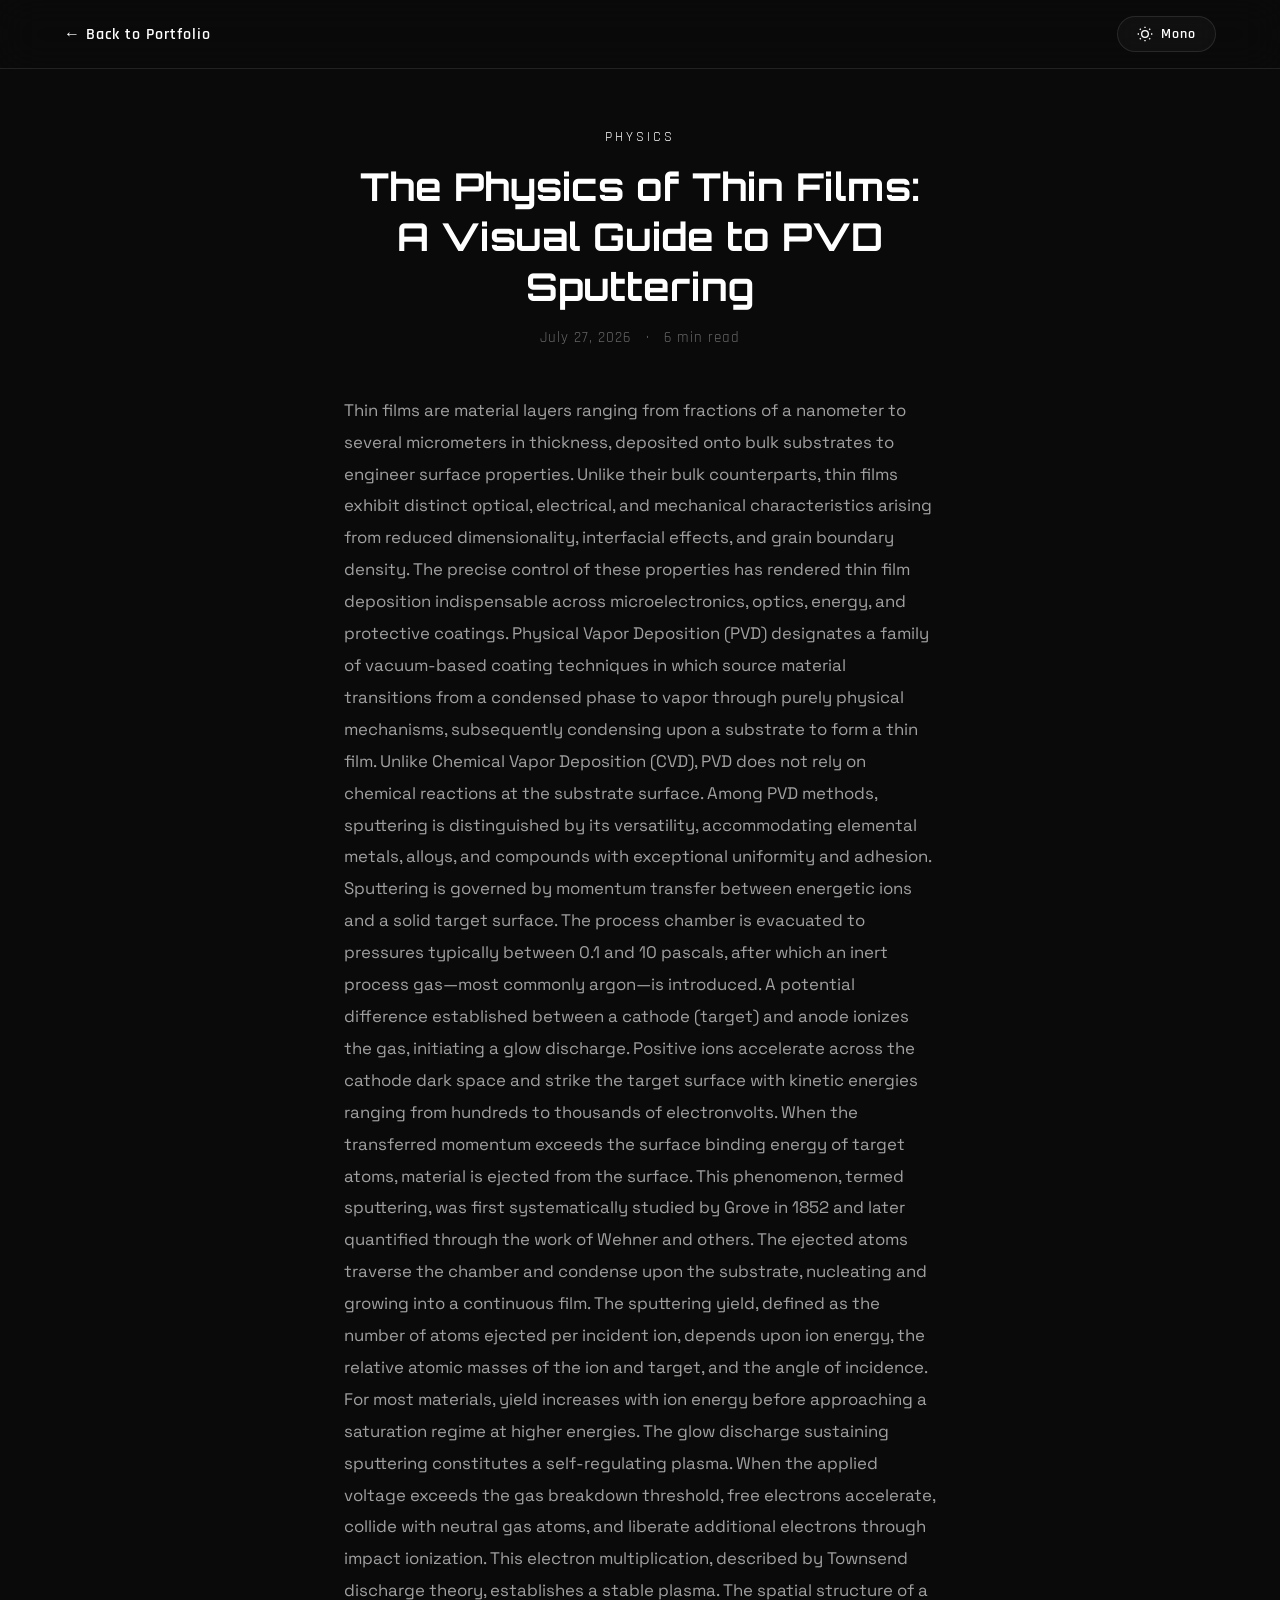
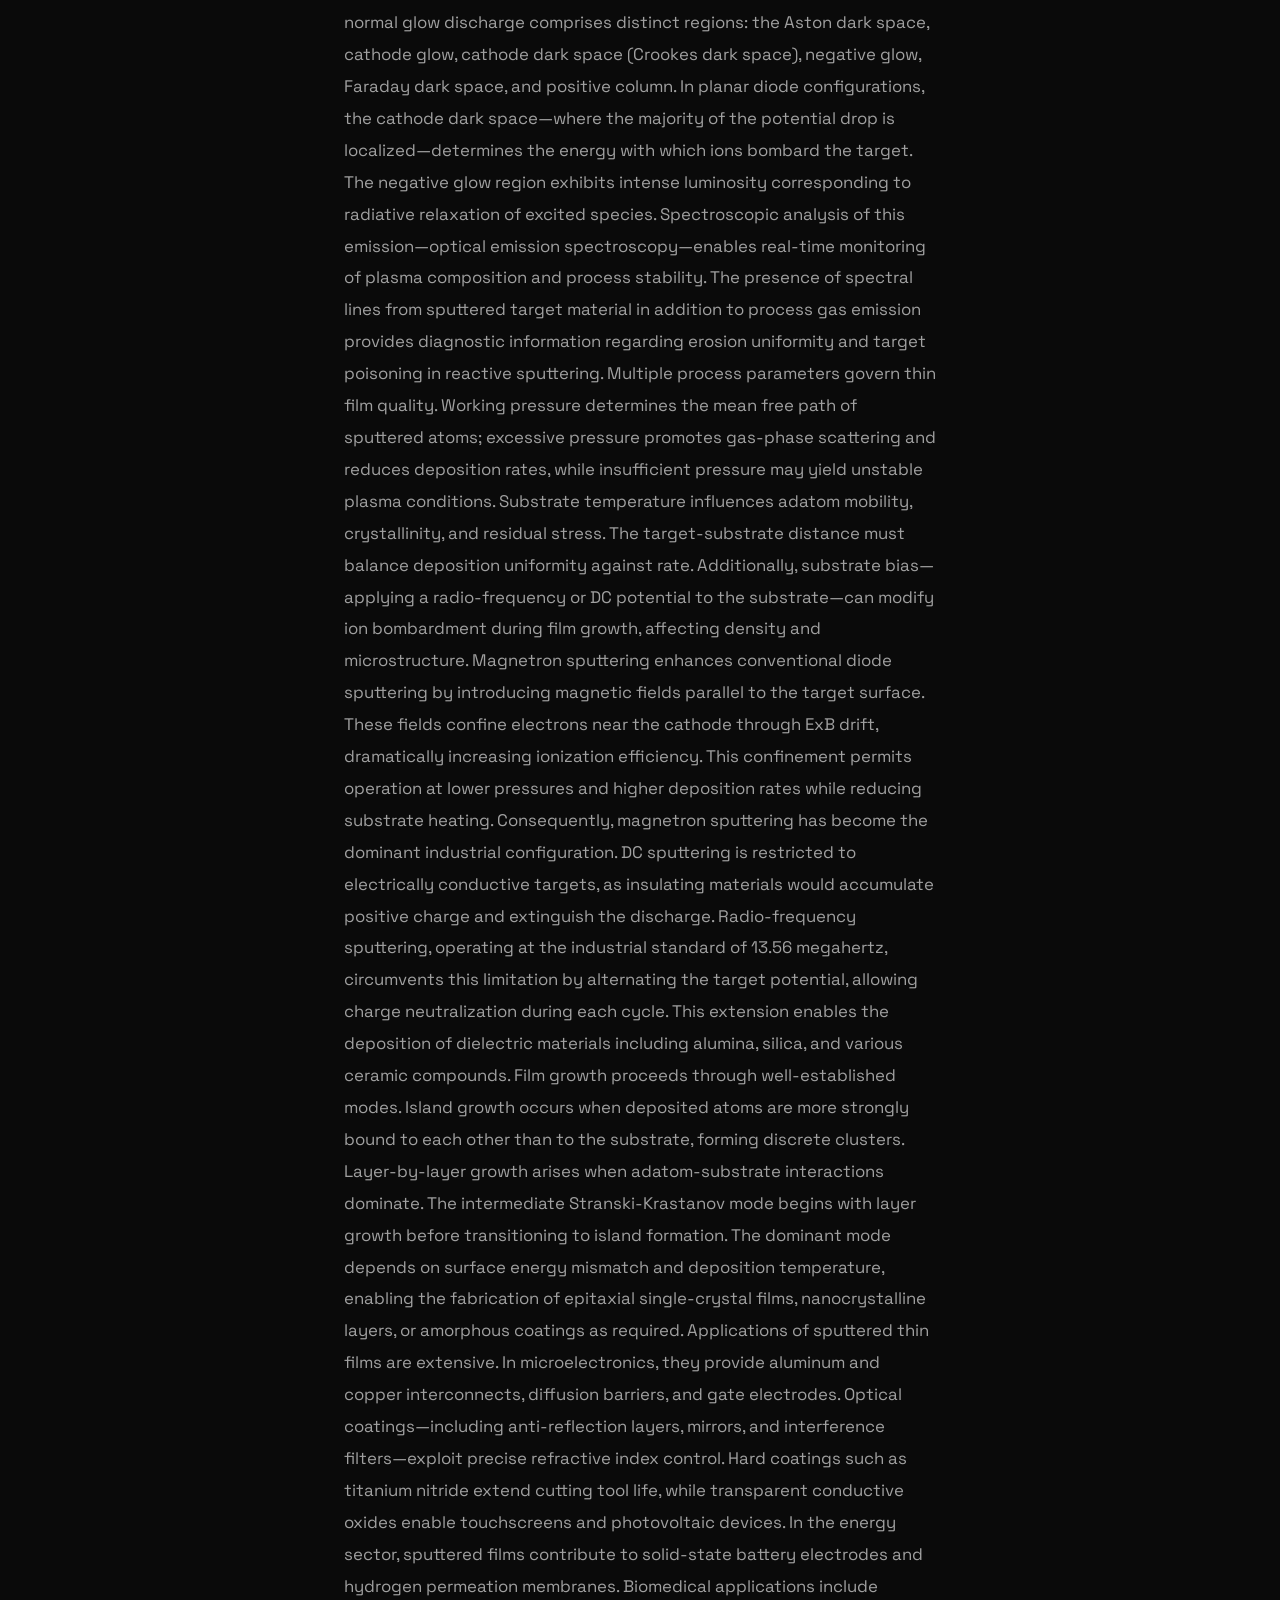
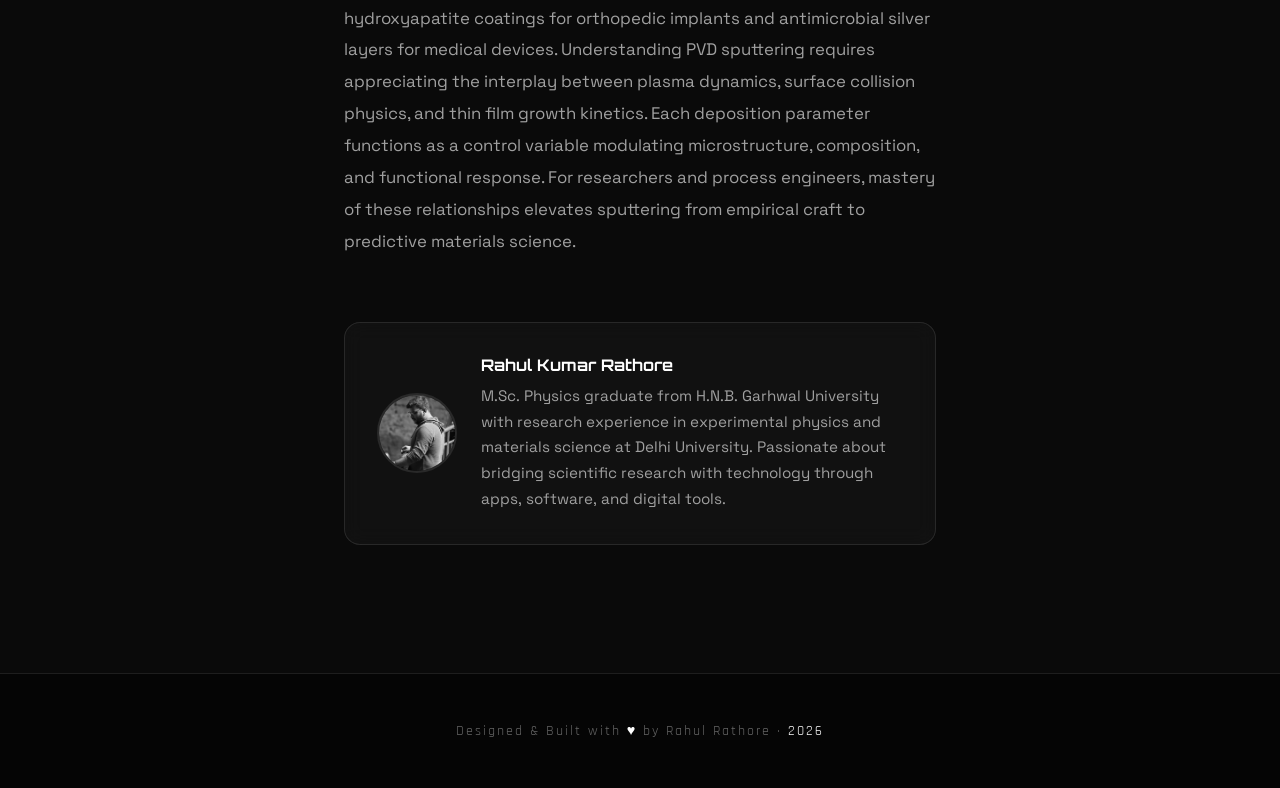
==== blog/physics-thin-films-pvd-sputtering.html @ 8e9c7a75 "Add 3 self-hosted blog articles" ====
<!DOCTYPE html>
<html lang="en">
<head>
    <meta charset="UTF-8">
    <meta name="viewport" content="width=device-width, initial-scale=1.0">
    <title>The Physics of Thin Films: A Visual Guide to PVD Sputtering | Rahul Rathore</title>
    <meta name="description" content="A comprehensive guide to the physics of thin film deposition through Physical Vapor Deposition and sputtering, covering glow discharge, process parameters, and applications.">
    <meta name="author" content="Rahul Kumar Rathore">
    <meta property="og:type" content="article">
    <meta property="og:title" content="The Physics of Thin Films: A Visual Guide to PVD Sputtering">
    <meta property="og:description" content="Understanding PVD sputtering, glow discharge physics, and thin film growth mechanisms.">
    <meta property="og:url" content="https://rahulrathoreofficial.github.io/Rahul_Rathore/blog/physics-thin-films-pvd-sputtering.html">
    <meta property="og:image" content="../images/rahul-bw.jpg">
    <meta name="twitter:card" content="summary_large_image">
    <link rel="icon" type="image/svg+xml" href="data:image/svg+xml,<svg xmlns='http://www.w3.org/2000/svg' viewBox='0 0 100 100'><text y='.9em' font-size='90'>⚛️</text></svg>">
    <link rel="preconnect" href="https://fonts.googleapis.com">
    <link rel="preconnect" href="https://fonts.gstatic.com" crossorigin>
    <link href="https://fonts.googleapis.com/css2?family=Orbitron:wght@400;500;600;700;800;900&family=Rajdhani:wght@300;400;500;600;700&family=Space+Grotesk:wght@300;400;500;600;700&display=swap" rel="stylesheet">
    <link rel="stylesheet" href="../css/style.css">
</head>
<body>
    <nav class="blog-nav">
        <a href="../index.html#blog" class="back-link">← Back to Portfolio</a>
        <button class="theme-toggle" id="themeToggle" aria-label="Toggle theme">
            <svg width="16" height="16" viewBox="0 0 24 24" fill="none" stroke="currentColor" stroke-width="2">
                <circle cx="12" cy="12" r="5"/>
                <path d="M12 1v2M12 21v2M4.22 4.22l1.42 1.42M18.36 18.36l1.42 1.42M1 12h2M21 12h2M4.22 19.78l1.42-1.42M18.36 5.64l1.42-1.42"/>
            </svg>
            <span id="themeLabel">Mono</span>
        </button>
    </nav>

    <article class="blog-article">
        <header class="article-header">
            <span class="article-category">Physics</span>
            <h1>The Physics of Thin Films: A Visual Guide to PVD Sputtering</h1>
            <div class="article-meta">
                <span>July 27, 2026</span>
                <span>·</span>
                <span>6 min read</span>
            </div>
        </header>

        <div class="article-content">
            <p>Thin films are material layers ranging from fractions of a nanometer to several micrometers in thickness, deposited onto bulk substrates to engineer surface properties. Unlike their bulk counterparts, thin films exhibit distinct optical, electrical, and mechanical characteristics arising from reduced dimensionality, interfacial effects, and grain boundary density. The precise control of these properties has rendered thin film deposition indispensable across microelectronics, optics, energy, and protective coatings.

Physical Vapor Deposition (PVD) designates a family of vacuum-based coating techniques in which source material transitions from a condensed phase to vapor through purely physical mechanisms, subsequently condensing upon a substrate to form a thin film. Unlike Chemical Vapor Deposition (CVD), PVD does not rely on chemical reactions at the substrate surface. Among PVD methods, sputtering is distinguished by its versatility, accommodating elemental metals, alloys, and compounds with exceptional uniformity and adhesion.

Sputtering is governed by momentum transfer between energetic ions and a solid target surface. The process chamber is evacuated to pressures typically between 0.1 and 10 pascals, after which an inert process gas—most commonly argon—is introduced. A potential difference established between a cathode (target) and anode ionizes the gas, initiating a glow discharge. Positive ions accelerate across the cathode dark space and strike the target surface with kinetic energies ranging from hundreds to thousands of electronvolts. When the transferred momentum exceeds the surface binding energy of target atoms, material is ejected from the surface. This phenomenon, termed sputtering, was first systematically studied by Grove in 1852 and later quantified through the work of Wehner and others.

The ejected atoms traverse the chamber and condense upon the substrate, nucleating and growing into a continuous film. The sputtering yield, defined as the number of atoms ejected per incident ion, depends upon ion energy, the relative atomic masses of the ion and target, and the angle of incidence. For most materials, yield increases with ion energy before approaching a saturation regime at higher energies.

The glow discharge sustaining sputtering constitutes a self-regulating plasma. When the applied voltage exceeds the gas breakdown threshold, free electrons accelerate, collide with neutral gas atoms, and liberate additional electrons through impact ionization. This electron multiplication, described by Townsend discharge theory, establishes a stable plasma. The spatial structure of a normal glow discharge comprises distinct regions: the Aston dark space, cathode glow, cathode dark space (Crookes dark space), negative glow, Faraday dark space, and positive column. In planar diode configurations, the cathode dark space—where the majority of the potential drop is localized—determines the energy with which ions bombard the target.

The negative glow region exhibits intense luminosity corresponding to radiative relaxation of excited species. Spectroscopic analysis of this emission—optical emission spectroscopy—enables real-time monitoring of plasma composition and process stability. The presence of spectral lines from sputtered target material in addition to process gas emission provides diagnostic information regarding erosion uniformity and target poisoning in reactive sputtering.

Multiple process parameters govern thin film quality. Working pressure determines the mean free path of sputtered atoms; excessive pressure promotes gas-phase scattering and reduces deposition rates, while insufficient pressure may yield unstable plasma conditions. Substrate temperature influences adatom mobility, crystallinity, and residual stress. The target-substrate distance must balance deposition uniformity against rate. Additionally, substrate bias—applying a radio-frequency or DC potential to the substrate—can modify ion bombardment during film growth, affecting density and microstructure.

Magnetron sputtering enhances conventional diode sputtering by introducing magnetic fields parallel to the target surface. These fields confine electrons near the cathode through ExB drift, dramatically increasing ionization efficiency. This confinement permits operation at lower pressures and higher deposition rates while reducing substrate heating. Consequently, magnetron sputtering has become the dominant industrial configuration.

DC sputtering is restricted to electrically conductive targets, as insulating materials would accumulate positive charge and extinguish the discharge. Radio-frequency sputtering, operating at the industrial standard of 13.56 megahertz, circumvents this limitation by alternating the target potential, allowing charge neutralization during each cycle. This extension enables the deposition of dielectric materials including alumina, silica, and various ceramic compounds.

Film growth proceeds through well-established modes. Island growth occurs when deposited atoms are more strongly bound to each other than to the substrate, forming discrete clusters. Layer-by-layer growth arises when adatom-substrate interactions dominate. The intermediate Stranski-Krastanov mode begins with layer growth before transitioning to island formation. The dominant mode depends on surface energy mismatch and deposition temperature, enabling the fabrication of epitaxial single-crystal films, nanocrystalline layers, or amorphous coatings as required.

Applications of sputtered thin films are extensive. In microelectronics, they provide aluminum and copper interconnects, diffusion barriers, and gate electrodes. Optical coatings—including anti-reflection layers, mirrors, and interference filters—exploit precise refractive index control. Hard coatings such as titanium nitride extend cutting tool life, while transparent conductive oxides enable touchscreens and photovoltaic devices. In the energy sector, sputtered films contribute to solid-state battery electrodes and hydrogen permeation membranes. Biomedical applications include hydroxyapatite coatings for orthopedic implants and antimicrobial silver layers for medical devices.

Understanding PVD sputtering requires appreciating the interplay between plasma dynamics, surface collision physics, and thin film growth kinetics. Each deposition parameter functions as a control variable modulating microstructure, composition, and functional response. For researchers and process engineers, mastery of these relationships elevates sputtering from empirical craft to predictive materials science.</p>
        </div>

        <div class="author-bio">
            <img src="../images/rahul-bw.jpg" alt="Rahul Rathore">
            <div>
                <h4>Rahul Kumar Rathore</h4>
                <p>M.Sc. Physics graduate from H.N.B. Garhwal University with research experience in experimental physics and materials science at Delhi University. Passionate about bridging scientific research with technology through apps, software, and digital tools.</p>
            </div>
        </div>
    </article>

    <footer class="blog-footer">
        <p class="footer-text">
            Designed & Built with <span>♥</span> by Rahul Rathore · <span id="year">2026</span>
        </p>
    </footer>

    <script>
        const themeToggle = document.getElementById('themeToggle');
        const themeLabel = document.getElementById('themeLabel');
        const body = document.body;
        let currentTheme = localStorage.getItem('rahul-theme') || 'mono';
        function applyTheme(theme) {
            if (theme === 'mint') {
                body.setAttribute('data-theme', 'mint');
                themeLabel.textContent = 'Mint';
            } else {
                body.removeAttribute('data-theme');
                themeLabel.textContent = 'Mono';
            }
            currentTheme = theme;
            localStorage.setItem('rahul-theme', theme);
        }
        themeToggle.addEventListener('click', () => applyTheme(currentTheme === 'mono' ? 'mint' : 'mono'));
        applyTheme(currentTheme);
        document.getElementById('year').textContent = new Date().getFullYear();
    </script>
</body>
</html>
---- css/style.css ----
/* ========================================
   RAHUL RATHORE PORTFOLIO — STYLESHEET
   ======================================== */

/* ---------- 1. CSS Variables ---------- */
:root {
    --bg-primary: #0a0a0a;
    --bg-secondary: #050505;
    --bg-card: rgba(255, 255, 255, 0.03);
    --text-primary: #ffffff;
    --text-secondary: #a0a0a0;
    --text-muted: #666666;
    --accent: #ffffff;
    --accent-2: #cccccc;
    --accent-3: #888888;
    --border: rgba(255, 255, 255, 0.1);
    --border-hover: rgba(255, 255, 255, 0.3);
    --glow: rgba(255, 255, 255, 0.15);
    --gradient-start: #ffffff;
    --gradient-end: #888888;
    --gradient-1: rgba(255, 255, 255, 0.08);
    --gradient-2: rgba(255, 255, 255, 0.03);
    --particle-r: 255; --particle-g: 255; --particle-b: 255;
    --cursor-color: #ffffff;
    --btn-text: #0a0a0a;
    --input-bg: rgba(255, 255, 255, 0.03);
    --nav-bg: rgba(10, 10, 10, 0.7);
    --nav-bg-scrolled: rgba(10, 10, 10, 0.95);
    --shadow: none;
    --grid-opacity: 0.03;
    --loader-bg: #0a0a0a;
    --success: #22c55e;
}

[data-theme="mint"] {
    --bg-primary: #f6f8f6;
    --bg-secondary: #ffffff;
    --bg-card: rgba(255, 255, 255, 0.95);
    --text-primary: #1a1a1a;
    --text-secondary: #555555;
    --text-muted: #888888;
    --accent: #22c55e;
    --accent-2: #4ade80;
    --accent-3: #16a34a;
    --border: rgba(34, 197, 94, 0.2);
    --border-hover: rgba(34, 197, 94, 0.5);
    --glow: rgba(34, 197, 94, 0.15);
    --gradient-start: #16a34a;
    --gradient-end: #4ade80;
    --gradient-1: rgba(34, 197, 94, 0.08);
    --gradient-2: rgba(74, 222, 128, 0.04);
    --particle-r: 34; --particle-g: 197; --particle-b: 94;
    --cursor-color: #22c55e;
    --btn-text: #ffffff;
    --input-bg: #ffffff;
    --nav-bg: rgba(246, 248, 246, 0.8);
    --nav-bg-scrolled: rgba(255, 255, 255, 0.95);
    --shadow: 0 4px 24px rgba(0, 0, 0, 0.06);
    --grid-opacity: 0.04;
    --loader-bg: #f6f8f6;
    --success: #16a34a;
}

/* ---------- 2. Reset & Base ---------- */
* { margin: 0; padding: 0; box-sizing: border-box; }
html { scroll-behavior: smooth; }
body {
    font-family: 'Space Grotesk', sans-serif;
    background: var(--bg-primary);
    color: var(--text-primary);
    overflow-x: hidden;
    cursor: none;
    transition: background-color 0.6s ease, color 0.6s ease;
}

/* ---------- 3. Scrollbar & Selection ---------- */
::-webkit-scrollbar { width: 8px; }
::-webkit-scrollbar-track { background: var(--bg-secondary); transition: background-color 0.6s ease; }
::-webkit-scrollbar-thumb {
    background: linear-gradient(180deg, var(--accent), var(--accent-2));
    border-radius: 4px;
}
::selection { background: var(--accent); color: var(--btn-text); }

/* ---------- 4. Custom Cursor ---------- */
.cursor {
    width: 20px; height: 20px;
    border: 2px solid var(--cursor-color);
    border-radius: 50%;
    position: fixed;
    pointer-events: none;
    z-index: 9999;
    transition: transform 0.15s ease, width 0.2s ease, height 0.2s ease, border-color 0.3s ease;
    box-shadow: 0 0 10px var(--glow);
}
.cursor-dot {
    width: 6px; height: 6px;
    background: var(--cursor-color);
    border-radius: 50%;
    position: fixed;
    pointer-events: none;
    z-index: 9999;
    transition: transform 0.05s ease, background-color 0.3s ease;
    box-shadow: 0 0 6px var(--glow);
}
.cursor.hover {
    width: 50px; height: 50px;
    background: var(--glow);
}

/* ---------- 5. Particle Canvas & Grid ---------- */
#particle-canvas {
    position: fixed; top: 0; left: 0;
    width: 100%; height: 100%;
    z-index: -1; opacity: 0.6;
}
.grid-overlay {
    position: fixed; top: 0; left: 0;
    width: 100%; height: 100%;
    background-image: 
        linear-gradient(rgba(var(--particle-r), var(--particle-g), var(--particle-b), var(--grid-opacity)) 1px, transparent 1px),
        linear-gradient(90deg, rgba(var(--particle-r), var(--particle-g), var(--particle-b), var(--grid-opacity)) 1px, transparent 1px);
    background-size: 60px 60px;
    z-index: -1; pointer-events: none;
    transition: background-image 0.6s ease;
}

/* ---------- 6. Navigation ---------- */
nav {
    position: fixed; top: 0; width: 100%;
    padding: 1.5rem 5%;
    display: flex; justify-content: space-between; align-items: center;
    z-index: 1000;
    background: var(--nav-bg);
    backdrop-filter: blur(20px);
    border-bottom: 1px solid var(--border);
    transition: all 0.4s ease, background-color 0.6s ease;
}
nav.scrolled { padding: 1rem 5%; background: var(--nav-bg-scrolled); }

.logo {
    font-family: 'Orbitron', sans-serif;
    font-size: 1.5rem; font-weight: 700;
    background: linear-gradient(135deg, var(--gradient-start), var(--gradient-end));
    -webkit-background-clip: text; -webkit-text-fill-color: transparent;
    background-clip: text;
    letter-spacing: 2px; text-transform: uppercase;
}

.nav-right { display: flex; align-items: center; gap: 1.5rem; }
.theme-toggle {
    padding: 0.5rem 1.2rem;
    background: var(--bg-card);
    border: 1px solid var(--border);
    border-radius: 50px;
    color: var(--text-primary);
    font-family: 'Rajdhani', sans-serif;
    font-size: 0.9rem; font-weight: 600;
    letter-spacing: 1px;
    cursor: none;
    display: flex; align-items: center; gap: 0.5rem;
    transition: all 0.3s ease;
    backdrop-filter: blur(10px);
}
.theme-toggle:hover {
    border-color: var(--accent);
    color: var(--accent);
    box-shadow: 0 0 20px var(--glow);
}

.nav-links { display: flex; gap: 2.5rem; list-style: none; }
.nav-links a {
    font-family: 'Rajdhani', sans-serif;
    font-size: 1.1rem; font-weight: 500;
    color: var(--text-secondary);
    text-decoration: none;
    letter-spacing: 1px;
    position: relative;
    transition: color 0.3s ease;
    padding: 0.5rem 0;
}
.nav-links a::after {
    content: ''; position: absolute; bottom: 0; left: 0;
    width: 0; height: 2px;
    background: linear-gradient(90deg, var(--accent), var(--accent-2));
    transition: width 0.3s ease;
}
.nav-links a:hover { color: var(--accent); }
.nav-links a:hover::after { width: 100%; }
.nav-links a.active { color: var(--accent); }
.nav-links a.active::after { width: 100%; }

.menu-toggle {
    display: none; flex-direction: column; gap: 5px;
    cursor: none; z-index: 1001;
    background: none; border: none; padding: 0.5rem;
}
.menu-toggle span {
    width: 30px; height: 2px;
    background: var(--accent);
    transition: all 0.3s ease; display: block;
}

/* ---------- 7. Hero Section ---------- */
.hero {
    min-height: 100vh;
    display: flex; align-items: center; justify-content: center;
    position: relative; padding: 0 5%;
}
.hero-content { text-align: center; max-width: 900px; z-index: 1; }
.hero-badge {
    display: inline-block;
    padding: 0.5rem 1.5rem;
    border: 1px solid var(--border);
    border-radius: 50px;
    font-family: 'Rajdhani', sans-serif;
    font-size: 0.9rem; color: var(--accent);
    letter-spacing: 3px; text-transform: uppercase;
    margin-bottom: 2rem;
    background: var(--bg-card);
    backdrop-filter: blur(10px);
    animation: float 3s ease-in-out infinite;
    transition: all 0.6s ease;
}
.hero h1 {
    font-family: 'Orbitron', sans-serif;
    font-size: clamp(2.5rem, 8vw, 5rem);
    font-weight: 900; line-height: 1.1;
    margin-bottom: 1.5rem; letter-spacing: 2px;
}
.hero h1 .gradient-text {
    background: linear-gradient(135deg, var(--gradient-start), var(--gradient-end));
    -webkit-background-clip: text; -webkit-text-fill-color: transparent;
    background-clip: text; background-size: 200% 200%;
    animation: gradientShift 5s ease infinite;
}
.typing-text {
    font-family: 'Rajdhani', sans-serif;
    font-size: clamp(1.2rem, 3vw, 1.8rem);
    font-weight: 500; color: var(--text-secondary);
    min-height: 2.5rem; letter-spacing: 2px;
    transition: color 0.6s ease;
}
.typing-text span { color: var(--accent); transition: color 0.6s ease; }
.cursor-blink {
    display: inline-block; width: 3px; height: 1.2em;
    background: var(--accent); margin-left: 5px;
    animation: blink 1s step-end infinite; vertical-align: middle;
    transition: background-color 0.6s ease;
}
.hero-desc {
    font-size: 1.1rem; color: var(--text-secondary);
    max-width: 600px; margin: 2rem auto; line-height: 1.8;
    transition: color 0.6s ease;
}
.hero-buttons { display: flex; gap: 1.2rem; justify-content: center; margin-top: 2.5rem; flex-wrap: wrap; }

.btn {
    padding: 1rem 2.5rem;
    font-family: 'Rajdhani', sans-serif;
    font-size: 1rem; font-weight: 600;
    letter-spacing: 2px; text-transform: uppercase;
    text-decoration: none; border-radius: 4px;
    position: relative; overflow: hidden;
    transition: all 0.3s ease;
    cursor: none; border: none;
    display: inline-flex; align-items: center; gap: 0.5rem;
}
.btn-primary {
    background: linear-gradient(135deg, var(--gradient-start), var(--gradient-end));
    color: var(--btn-text); box-shadow: 0 0 30px var(--glow);
}
.btn-primary:hover { transform: translateY(-3px); box-shadow: 0 10px 40px var(--glow); }
.btn-secondary {
    background: transparent; color: var(--accent);
    border: 1px solid var(--accent); box-shadow: 0 0 20px var(--glow);
}
.btn-secondary:hover { background: var(--glow); transform: translateY(-3px); box-shadow: 0 10px 40px var(--glow); }

.scroll-indicator {
    position: absolute; bottom: 1.5rem; left: 50%;
    transform: translateX(-50%);
    display: flex; flex-direction: column; align-items: center; gap: 0.5rem;
    animation: bounce 2s infinite;
}
.scroll-indicator span {
    font-family: 'Rajdhani', sans-serif;
    font-size: 0.8rem; letter-spacing: 3px;
    color: var(--text-muted); text-transform: uppercase;
    transition: color 0.6s ease;
}
.scroll-line {
    width: 1px; height: 60px;
    background: linear-gradient(to bottom, var(--accent), transparent);
    transition: background 0.6s ease;
}

/* ---------- 8. Section Layouts ---------- */
section { padding: 6rem 5%; position: relative; }
.section-header { margin-bottom: 4rem; text-align: center; max-width: 800px; margin-left: auto; margin-right: auto; }
.section-tag {
    font-family: 'Rajdhani', sans-serif;
    font-size: 0.9rem; letter-spacing: 4px;
    text-transform: uppercase; color: var(--accent);
    margin-bottom: 1rem; display: block;
    transition: color 0.6s ease;
}
.section-title {
    font-family: 'Orbitron', sans-serif;
    font-size: clamp(2rem, 5vw, 3rem);
    font-weight: 700; margin-bottom: 1rem;
}
.section-title span {
    background: linear-gradient(135deg, var(--gradient-start), var(--gradient-end));
    -webkit-background-clip: text; -webkit-text-fill-color: transparent;
    background-clip: text;
}
.section-subtitle {
    color: var(--text-secondary); font-size: 1.1rem;
    max-width: 600px; margin: 0 auto; line-height: 1.7;
    transition: color 0.6s ease;
}

/* ---------- 9. About Section ---------- */
.about-grid {
    display: grid;
    grid-template-columns: 1fr 1fr;
    gap: 4rem;
    align-items: start;
    max-width: 1200px;
    margin: 0 auto;
}
.about-left {
    display: flex;
    flex-direction: column;
    justify-content: flex-start;
}
.about-image-frame {
    width: 100%;
    aspect-ratio: 1;
    border-radius: 20px;
    border: 1px solid var(--border);
    display: flex;
    align-items: center;
    justify-content: center;
    position: relative;
    overflow: hidden;
    transition: all 0.6s ease;
}
.about-image-frame img {
    width: 100%;
    height: 100%;
    object-fit: cover;
    object-position: center top;
    filter: grayscale(100%) contrast(1.1);
    transition: all 0.6s ease;
}
.about-image-frame .image-overlay {
    position: absolute;
    inset: 0;
    background: linear-gradient(135deg, var(--gradient-1), var(--gradient-2));
    mix-blend-mode: overlay;
    opacity: 0.4;
    transition: opacity 0.6s ease;
}
.about-image-frame:hover img { filter: grayscale(0%) contrast(1.05); transform: scale(1.03); }
.about-image-frame:hover .image-overlay { opacity: 0.2; }

.about-stats {
    display: grid;
    grid-template-columns: repeat(3, 1fr);
    gap: 1.5rem;
    margin-top: 1.5rem;
}
.stat-item {
    text-align: center;
    padding: 1.5rem 0.5rem;
    background: var(--bg-card);
    border: 1px solid var(--border);
    border-radius: 12px;
    backdrop-filter: blur(10px);
    transition: all 0.3s ease, background-color 0.6s ease, border-color 0.6s ease;
    box-shadow: var(--shadow);
}
.stat-number {
    font-family: 'Orbitron', sans-serif;
    font-size: 2rem;
    font-weight: 700;
    background: linear-gradient(135deg, var(--gradient-start), var(--gradient-end));
    -webkit-background-clip: text;
    -webkit-text-fill-color: transparent;
    background-clip: text;
}
.stat-label {
    font-family: 'Rajdhani', sans-serif;
    font-size: 0.85rem;
    color: var(--text-secondary);
    margin-top: 0.5rem;
    letter-spacing: 1px;
    transition: color 0.6s ease;
}

.about-right {
    display: flex;
    flex-direction: column;
    justify-content: flex-start;
    gap: 0;
}
.about-right h3 {
    font-family: 'Orbitron', sans-serif;
    font-size: 1.5rem;
    margin-bottom: 1.5rem;
    color: var(--accent);
    transition: color 0.6s ease;
}
.about-right p {
    color: var(--text-secondary);
    line-height: 1.9;
    margin-bottom: 1.5rem;
    font-size: 1.05rem;
    transition: color 0.6s ease;
}
.about-right p:last-of-type { margin-bottom: 0; }

.skills {
    display: flex;
    flex-wrap: wrap;
    gap: 0.6rem;
    margin-top: 1.5rem;
}
.skill-tag {
    padding: 0.5rem 1rem;
    background: var(--gradient-1);
    border: 1px solid var(--border);
    border-radius: 50px;
    font-family: 'Rajdhani', sans-serif;
    font-size: 0.85rem;
    color: var(--text-secondary);
    transition: all 0.3s ease, background-color 0.6s ease, color 0.6s ease, border-color 0.6s ease;
}
.skill-tag:hover {
    border-color: var(--accent);
    color: var(--accent);
    transform: translateY(-2px);
}

.about-photo-secondary {
    width: 100%;
    border-radius: 16px;
    border: 1px solid var(--border);
    overflow: hidden;
    margin-top: 1.5rem;
    position: relative;
    transition: all 0.4s ease;
}
.about-photo-secondary img {
    width: 100%;
    height: 220px;
    object-fit: cover;
    object-position: center 30%;
    transition: all 0.6s ease;
    display: block;
}
.about-photo-secondary:hover {
    border-color: var(--border-hover);
    box-shadow: 0 10px 30px var(--glow);
}
.about-photo-secondary:hover img { transform: scale(1.03); }
.about-photo-secondary .photo-caption {
    position: absolute;
    bottom: 0;
    left: 0;
    right: 0;
    padding: 1rem 1.5rem;
    background: linear-gradient(to top, rgba(0,0,0,0.7), transparent);
    font-family: 'Rajdhani', sans-serif;
    font-size: 0.85rem;
    letter-spacing: 1px;
    color: #fff;
}
[data-theme="mint"] .about-photo-secondary .photo-caption {
    background: linear-gradient(to top, rgba(0,0,0,0.5), transparent);
}

/* ---------- 10. CV Section ---------- */
.cv-grid {
    display: grid;
    grid-template-columns: 1fr 1fr;
    gap: 4rem;
    max-width: 1200px;
    margin: 0 auto;
}
.cv-sidebar {
    display: flex;
    flex-direction: column;
    gap: 2rem;
}
.cv-card {
    background: var(--bg-card);
    border: 1px solid var(--border);
    border-radius: 16px;
    padding: 2rem;
    backdrop-filter: blur(10px);
    transition: all 0.4s ease, background-color 0.6s ease, border-color 0.6s ease;
    box-shadow: var(--shadow);
}
.cv-card:hover {
    border-color: var(--border-hover);
    box-shadow: 0 10px 30px var(--glow);
}
.cv-card h3 {
    font-family: 'Orbitron', sans-serif;
    font-size: 1rem;
    letter-spacing: 2px;
    text-transform: uppercase;
    margin-bottom: 1.5rem;
    color: var(--accent);
    display: flex;
    align-items: center;
    gap: 0.8rem;
}
.cv-card h3::after {
    content: '';
    flex: 1;
    height: 1px;
    background: var(--border);
    margin-left: 0.5rem;
}
.cv-item {
    margin-bottom: 1.2rem;
    padding-bottom: 1.2rem;
    border-bottom: 1px solid var(--border);
    transition: border-color 0.6s ease;
}
.cv-item:last-child { margin-bottom: 0; padding-bottom: 0; border-bottom: none; }
.cv-item-header {
    display: flex;
    justify-content: space-between;
    align-items: flex-start;
    margin-bottom: 0.4rem;
    flex-wrap: wrap;
    gap: 0.5rem;
}
.cv-item-title {
    font-family: 'Rajdhani', sans-serif;
    font-weight: 600;
    font-size: 1.1rem;
    color: var(--text-primary);
}
.cv-item-year {
    font-family: 'Rajdhani', sans-serif;
    font-size: 0.85rem;
    color: var(--accent);
    background: var(--gradient-1);
    padding: 0.2rem 0.6rem;
    border-radius: 4px;
    white-space: nowrap;
}
.cv-item-sub {
    font-size: 0.95rem;
    color: var(--text-secondary);
    line-height: 1.5;
    transition: color 0.6s ease;
}
.cv-item-meta {
    font-size: 0.85rem;
    color: var(--text-muted);
    margin-top: 0.3rem;
    transition: color 0.6s ease;
}

.skill-grid {
    display: grid;
    grid-template-columns: repeat(2, 1fr);
    gap: 0.6rem;
    align-items: stretch;
}
.skill-pill {
    padding: 0.5rem 0.8rem;
    background: var(--gradient-1);
    border: 1px solid var(--border);
    border-radius: 6px;
    font-family: 'Rajdhani', sans-serif;
    font-size: 0.9rem;
    color: var(--text-secondary);
    text-align: center;
    transition: all 0.3s ease, background-color 0.6s ease, color 0.6s ease, border-color 0.6s ease;
    display: flex;
    align-items: center;
    justify-content: center;
    min-height: 36px;
}
.skill-pill:hover {
    border-color: var(--accent);
    color: var(--accent);
    transform: translateY(-2px);
}

.lang-list { display: flex; flex-direction: column; gap: 0.8rem; }
.lang-item {
    display: flex;
    justify-content: space-between;
    align-items: center;
}
.lang-name { font-family: 'Rajdhani', sans-serif; font-size: 1rem; color: var(--text-primary); }
.lang-level {
    width: 100px; height: 4px;
    background: var(--border);
    border-radius: 2px;
    overflow: hidden;
    transition: background-color 0.6s ease;
}
.lang-fill {
    height: 100%;
    background: linear-gradient(90deg, var(--gradient-start), var(--gradient-end));
    border-radius: 2px;
    transition: width 1s ease;
}

.cv-main {
    display: flex;
    flex-direction: column;
    gap: 2rem;
}
.cv-main .cv-card p {
    color: var(--text-secondary);
    line-height: 1.9;
    font-size: 1.05rem;
    transition: color 0.6s ease;
}
.exam-badges {
    display: flex;
    flex-wrap: wrap;
    gap: 1rem;
    margin-top: 1rem;
}
.exam-badge {
    padding: 0.6rem 1.2rem;
    background: var(--gradient-1);
    border: 1px solid var(--border);
    border-radius: 50px;
    font-family: 'Orbitron', sans-serif;
    font-size: 0.8rem;
    letter-spacing: 1px;
    color: var(--accent);
    transition: all 0.3s ease, background-color 0.6s ease, color 0.6s ease, border-color 0.6s ease;
}
.exam-badge:hover {
    transform: translateY(-2px);
    box-shadow: 0 5px 20px var(--glow);
}

/* ---------- 11. Build Lab ---------- */
.lab-filters {
    display: flex;
    justify-content: center;
    gap: 1rem;
    margin-bottom: 3rem;
    flex-wrap: wrap;
}
.lab-filter {
    padding: 0.6rem 1.5rem;
    background: var(--bg-card);
    border: 1px solid var(--border);
    border-radius: 50px;
    font-family: 'Rajdhani', sans-serif;
    font-size: 0.95rem;
    font-weight: 600;
    letter-spacing: 1px;
    color: var(--text-secondary);
    cursor: none;
    transition: all 0.3s ease, background-color 0.6s ease, color 0.6s ease, border-color 0.6s ease;
    backdrop-filter: blur(10px);
}
.lab-filter:hover, .lab-filter.active {
    border-color: var(--accent);
    color: var(--accent);
    background: var(--glow);
    box-shadow: 0 0 20px var(--glow);
}

.lab-grid {
    display: grid;
    grid-template-columns: repeat(auto-fit, minmax(320px, 1fr));
    gap: 2rem;
    max-width: 1200px;
    margin: 0 auto;
}
.lab-card {
    background: var(--bg-card);
    border: 1px solid var(--border);
    border-radius: 16px;
    overflow: hidden;
    backdrop-filter: blur(10px);
    transition: all 0.4s ease, background-color 0.6s ease, border-color 0.6s ease;
    position: relative;
    box-shadow: var(--shadow);
    display: flex;
    flex-direction: column;
    cursor: pointer;
}
.lab-card::before {
    content: '';
    position: absolute; top: 0; left: 0;
    width: 100%; height: 3px;
    background: linear-gradient(90deg, var(--accent), var(--accent-2), var(--accent-3));
    transform: scaleX(0);
    transform-origin: left;
    transition: transform 0.4s ease;
}
.lab-card:hover::before { transform: scaleX(1); }
.lab-card:hover {
    transform: translateY(-10px);
    border-color: var(--border-hover);
    box-shadow: 0 20px 60px var(--glow);
}

.lab-thumb {
    width: 100%; height: 200px;
    background: linear-gradient(135deg, var(--gradient-1), var(--gradient-2));
    display: flex; align-items: center; justify-content: center;
    position: relative; overflow: hidden;
    transition: background 0.6s ease;
}
.lab-thumb img {
    width: 100%;
    height: 100%;
    object-fit: cover;
    transition: transform 0.4s ease;
}
.lab-card:hover .lab-thumb img { transform: scale(1.05); }
.lab-thumb-icon {
    font-size: 3.5rem;
    opacity: 0.6;
    transition: transform 0.4s ease;
}
.lab-card:hover .lab-thumb-icon { transform: scale(1.1); }
.lab-status {
    position: absolute;
    top: 1rem; right: 1rem;
    padding: 0.3rem 0.8rem;
    border-radius: 50px;
    font-family: 'Rajdhani', sans-serif;
    font-size: 0.75rem;
    font-weight: 600;
    letter-spacing: 1px;
    text-transform: uppercase;
}
.status-live { background: var(--success); color: #fff; }
.status-dev { background: var(--accent); color: var(--btn-text); }
.status-soon { background: var(--text-muted); color: #fff; }

.lab-content { padding: 1.8rem; flex: 1; display: flex; flex-direction: column; }
.lab-category {
    font-family: 'Rajdhani', sans-serif;
    font-size: 0.8rem;
    letter-spacing: 2px;
    text-transform: uppercase;
    color: var(--accent);
    margin-bottom: 0.6rem;
}
.lab-title {
    font-family: 'Orbitron', sans-serif;
    font-size: 1.1rem;
    font-weight: 600;
    margin-bottom: 0.8rem;
    line-height: 1.4;
    color: var(--text-primary);
}
.lab-title a {
    color: inherit;
    text-decoration: none;
}
.lab-desc {
    color: var(--text-secondary);
    font-size: 0.95rem;
    line-height: 1.7;
    margin-bottom: 1.2rem;
    flex: 1;
    transition: color 0.6s ease;
}
.lab-stack {
    display: flex;
    flex-wrap: wrap;
    gap: 0.5rem;
    margin-bottom: 1.2rem;
}
.lab-tag {
    padding: 0.3rem 0.7rem;
    background: var(--gradient-1);
    border: 1px solid var(--border);
    border-radius: 4px;
    font-family: 'Rajdhani', sans-serif;
    font-size: 0.8rem;
    color: var(--text-muted);
    transition: all 0.3s ease, background-color 0.6s ease, color 0.6s ease, border-color 0.6s ease;
}
.lab-tag:hover { color: var(--accent); border-color: var(--accent); }
.lab-actions {
    display: flex;
    gap: 1rem;
    padding-top: 1rem;
    border-top: 1px solid var(--border);
    transition: border-color 0.6s ease;
}
.lab-btn {
    flex: 1;
    padding: 0.7rem;
    text-align: center;
    border-radius: 6px;
    font-family: 'Rajdhani', sans-serif;
    font-size: 0.85rem;
    font-weight: 600;
    letter-spacing: 1px;
    text-transform: uppercase;
    text-decoration: none;
    transition: all 0.3s ease;
    cursor: none;
    border: none;
    display: inline-block;
}
.lab-btn-primary {
    background: linear-gradient(135deg, var(--gradient-start), var(--gradient-end));
    color: var(--btn-text);
}
.lab-btn-primary:hover { box-shadow: 0 5px 20px var(--glow); transform: translateY(-2px); }
.lab-btn-secondary {
    background: transparent;
    color: var(--accent);
    border: 1px solid var(--accent);
}
.lab-btn-secondary:hover { background: var(--glow); }

.lab-empty {
    grid-column: 1 / -1;
    text-align: center;
    padding: 4rem 2rem;
    color: var(--text-muted);
    font-family: 'Rajdhani', sans-serif;
    font-size: 1.2rem;
    letter-spacing: 1px;
}

.upload-zone {
    border: 2px dashed var(--border);
    border-radius: 16px;
    padding: 3rem;
    text-align: center;
    margin-top: 2rem;
    transition: all 0.3s ease, border-color 0.6s ease;
    cursor: none;
}
.upload-zone:hover {
    border-color: var(--accent);
    background: var(--glow);
}
.upload-zone-icon {
    font-size: 2.5rem;
    margin-bottom: 1rem;
    opacity: 0.5;
}
.upload-zone-text {
    font-family: 'Rajdhani', sans-serif;
    font-size: 1rem;
    color: var(--text-muted);
    letter-spacing: 1px;
}

/* ---------- 12. Blog ---------- */
.blog-grid {
    max-width: 1200px;
    margin: 0 auto;
    display: grid;
    grid-template-columns: repeat(3, 1fr);
}

/* ---------- 13. Contact ---------- */
.contact-container { max-width: 700px; margin: 0 auto; text-align: center; }
.contact-form { display: grid; gap: 1.5rem; margin-top: 3rem; }
.form-group { position: relative; }
.form-group input, .form-group textarea {
    width: 100%; padding: 1.2rem 1.5rem;
    background: var(--input-bg);
    border: 1px solid var(--border);
    border-radius: 8px;
    color: var(--text-primary);
    font-family: 'Space Grotesk', sans-serif;
    font-size: 1rem;
    outline: none;
    transition: all 0.3s ease, background-color 0.6s ease, border-color 0.6s ease, color 0.6s ease;
    backdrop-filter: blur(10px);
}
.form-group input:focus, .form-group textarea:focus {
    border-color: var(--accent);
    box-shadow: 0 0 20px var(--glow);
}
.form-group textarea { min-height: 150px; resize: vertical; }
.form-group label {
    position: absolute; left: 1.5rem; top: 1.2rem;
    color: var(--text-muted);
    pointer-events: none;
    transition: all 0.3s ease, color 0.6s ease;
    font-size: 1rem;
}
.form-group input:focus ~ label,
.form-group input:not(:placeholder-shown) ~ label,
.form-group textarea:focus ~ label,
.form-group textarea:not(:placeholder-shown) ~ label {
    top: -0.6rem; left: 1rem;
    font-size: 0.8rem; color: var(--accent);
    background: var(--bg-primary);
    padding: 0 0.5rem;
}
.submit-btn {
    width: 100%; padding: 1.2rem;
    background: linear-gradient(135deg, var(--gradient-start), var(--gradient-end));
    border: none; border-radius: 8px;
    color: var(--btn-text);
    font-family: 'Orbitron', sans-serif;
    font-size: 1rem; font-weight: 700;
    letter-spacing: 3px; text-transform: uppercase;
    cursor: none; transition: all 0.3s ease;
}
.submit-btn:hover { transform: translateY(-3px); box-shadow: 0 10px 40px var(--glow); }

.social-links { display: flex; justify-content: center; gap: 2rem; margin-top: 3rem; }
.social-link {
    width: 50px; height: 50px;
    border-radius: 50%;
    border: 1px solid var(--border);
    display: flex; align-items: center; justify-content: center;
    color: var(--text-secondary);
    text-decoration: none;
    font-size: 1.2rem;
    transition: all 0.3s ease, border-color 0.6s ease, color 0.6s ease;
    background: var(--bg-card);
    backdrop-filter: blur(10px);
    box-shadow: var(--shadow);
}
.social-link:hover {
    border-color: var(--accent); color: var(--accent);
    transform: translateY(-5px) rotate(360deg);
    box-shadow: 0 10px 30px var(--glow);
}

/* ---------- 14. Footer ---------- */
footer {
    padding: 3rem 5%; text-align: center;
    border-top: 1px solid var(--border);
    background: var(--bg-secondary);
    transition: all 0.6s ease;
}
.footer-text {
    font-family: 'Rajdhani', sans-serif;
    color: var(--text-muted);
    letter-spacing: 2px; font-size: 0.9rem;
    transition: color 0.6s ease;
}
.footer-text span { color: var(--accent); transition: color 0.6s ease; }

/* ---------- 15. Keyframes ---------- */
@keyframes float { 0%, 100% { transform: translateY(0); } 50% { transform: translateY(-10px); } }
@keyframes gradientShift { 0% { background-position: 0% 50%; } 50% { background-position: 100% 50%; } 100% { background-position: 0% 50%; } }
@keyframes blink { 0%, 100% { opacity: 1; } 50% { opacity: 0; } }
@keyframes bounce { 0%, 20%, 50%, 80%, 100% { transform: translateX(-50%) translateY(0); } 40% { transform: translateX(-50%) translateY(-10px); } 60% { transform: translateX(-50%) translateY(-5px); } }
@keyframes glitch-1 {
    0%, 100% { clip-path: inset(0 0 95% 0); transform: translate(-2px, 0); }
    20% { clip-path: inset(30% 0 50% 0); transform: translate(2px, 0); }
    40% { clip-path: inset(80% 0 5% 0); transform: translate(-2px, 0); }
    60% { clip-path: inset(10% 0 60% 0); transform: translate(2px, 0); }
    80% { clip-path: inset(50% 0 20% 0); transform: translate(-2px, 0); }
}
@keyframes glitch-2 {
    0%, 100% { clip-path: inset(95% 0 0 0); transform: translate(2px, 0); }
    20% { clip-path: inset(50% 0 30% 0); transform: translate(-2px, 0); }
    40% { clip-path: inset(5% 0 80% 0); transform: translate(2px, 0); }
    60% { clip-path: inset(60% 0 10% 0); transform: translate(-2px, 0); }
    80% { clip-path: inset(20% 0 50% 0); transform: translate(2px, 0); }
}
@keyframes loadProgress { 0% { width: 0%; } 100% { width: 100%; } }

/* ---------- 16. Utilities ---------- */
.reveal { opacity: 0; transform: translateY(50px); transition: all 0.8s ease; }
.reveal.active { opacity: 1; transform: translateY(0); }

.glitch { position: relative; }
.glitch::before, .glitch::after {
    content: attr(data-text);
    position: absolute; top: 0; left: 0;
    width: 100%; height: 100%; opacity: 0.8;
}
.glitch::before { color: var(--accent); z-index: -1; animation: glitch-1 2s infinite linear alternate-reverse; }
.glitch::after { color: var(--text-muted); z-index: -2; animation: glitch-2 3s infinite linear alternate-reverse; }

.loader {
    position: fixed; inset: 0;
    background: var(--loader-bg);
    z-index: 10000;
    display: flex; align-items: center; justify-content: center;
    flex-direction: column; gap: 2rem;
    transition: opacity 0.5s ease, visibility 0.5s ease, background-color 0.6s ease;
}
.loader.hidden { opacity: 0; visibility: hidden; }
.loader-text {
    font-family: 'Orbitron', sans-serif;
    font-size: 1.5rem; letter-spacing: 4px;
    color: var(--accent); transition: color 0.6s ease;
}
.loader-bar {
    width: 200px; height: 3px;
    background: var(--border);
    border-radius: 3px; overflow: hidden; position: relative;
    transition: background-color 0.6s ease;
}
.loader-progress {
    position: absolute; left: 0; top: 0;
    height: 100%; width: 0%;
    background: linear-gradient(90deg, var(--accent), var(--accent-2));
    animation: loadProgress 1.5s ease forwards;
}

/* ---------- 17. Responsive ---------- */
@media (min-width: 1024px) {
    .lab-grid { grid-template-columns: repeat(3, 1fr); }
}

@media (max-width: 1023px) and (min-width: 640px) {
    .lab-grid { grid-template-columns: repeat(2, 1fr); }
}

@media (max-width: 1024px) {
    .blog-grid { grid-template-columns: repeat(2, 1fr); }
}

@media (max-width: 968px) {
    .cv-grid { grid-template-columns: 1fr; }
    .blog-grid { grid-template-columns: 1fr; }
    .about-grid { grid-template-columns: 1fr; gap: 3rem; }
    .about-image-frame {
        aspect-ratio: auto;
        min-height: 350px;
    }
    .about-image-frame img {
        position: absolute;
        inset: 0;
        width: 100%;
        height: 100%;
    }
    .about-photo-secondary img {
        height: auto;
        min-height: 200px;
    }
    .nav-links {
        position: fixed; top: 0; right: -100%;
        width: 70%; height: 100vh;
        background: var(--nav-bg);
        flex-direction: column; justify-content: center; align-items: center;
        gap: 3rem; transition: right 0.4s ease, background-color 0.6s ease;
        border-left: 1px solid var(--border);
    }
    [data-theme="mint"] .nav-links { background: rgba(255, 255, 255, 0.98); }
    .nav-links.active { right: 0; }
    .menu-toggle { display: flex; }
    .cursor, .cursor-dot { display: none; }
    body { cursor: auto; }
    .btn, .submit-btn, .theme-toggle, .menu-toggle, .skill-tag, .social-link, .lab-filter, .lab-btn { cursor: pointer; }
}

@media (max-width: 600px) {
    .skill-grid { grid-template-columns: 1fr; }
    .lab-grid { grid-template-columns: 1fr; }
    .hero-buttons { flex-direction: column; align-items: center; }
    .btn { width: 100%; justify-content: center; }
    .nav-right { gap: 0.8rem; }
    .theme-toggle span { display: none; }
    .lab-filters { gap: 0.5rem; }
    .lab-filter { padding: 0.5rem 1rem; font-size: 0.85rem; }
}

@media (max-width: 968px) {
    .about-photo-secondary img { height: 180px; }
}


/* ---------- 18. Blog Article Pages ---------- */
.blog-nav {
    position: fixed;
    top: 0;
    width: 100%;
    padding: 1rem 5%;
    display: flex;
    justify-content: space-between;
    align-items: center;
    z-index: 1000;
    background: var(--nav-bg);
    backdrop-filter: blur(20px);
    border-bottom: 1px solid var(--border);
    transition: all 0.4s ease, background-color 0.6s ease;
}

.back-link {
    font-family: 'Rajdhani', sans-serif;
    font-size: 1rem;
    font-weight: 600;
    color: var(--accent);
    text-decoration: none;
    letter-spacing: 1px;
    transition: all 0.3s ease;
    display: inline-flex;
    align-items: center;
    gap: 0.5rem;
}

.back-link:hover {
    opacity: 0.8;
    transform: translateX(-4px);
}

.blog-article {
    max-width: 720px;
    margin: 0 auto;
    padding: 8rem 5% 4rem;
}

.article-header {
    margin-bottom: 3rem;
    text-align: center;
}

.article-category {
    font-family: 'Rajdhani', sans-serif;
    font-size: 0.85rem;
    letter-spacing: 3px;
    text-transform: uppercase;
    color: var(--accent);
    display: block;
    margin-bottom: 1rem;
    transition: color 0.6s ease;
}

.article-header h1 {
    font-family: 'Orbitron', sans-serif;
    font-size: clamp(1.6rem, 4vw, 2.4rem);
    font-weight: 700;
    line-height: 1.3;
    margin-bottom: 1rem;
    color: var(--text-primary);
}

.article-meta {
    font-family: 'Rajdhani', sans-serif;
    font-size: 0.95rem;
    color: var(--text-muted);
    letter-spacing: 1px;
    transition: color 0.6s ease;
}

.article-meta span {
    margin: 0 0.3rem;
}

.article-content {
    font-family: 'Space Grotesk', sans-serif;
    font-size: 1.05rem;
    line-height: 1.9;
    color: var(--text-secondary);
    transition: color 0.6s ease;
}

.article-content h2 {
    font-family: 'Orbitron', sans-serif;
    font-size: 1.3rem;
    font-weight: 600;
    color: var(--text-primary);
    margin: 2.5rem 0 1rem;
    letter-spacing: 1px;
    transition: color 0.6s ease;
}

.article-content h3 {
    font-family: 'Orbitron', sans-serif;
    font-size: 1.1rem;
    font-weight: 600;
    color: var(--text-primary);
    margin: 2rem 0 0.8rem;
    transition: color 0.6s ease;
}

.article-content p {
    margin-bottom: 1.5rem;
}

.article-content ul,
.article-content ol {
    margin: 0 0 1.5rem 1.5rem;
    padding-left: 1rem;
}

.article-content li {
    margin-bottom: 0.5rem;
}

.article-content blockquote {
    border-left: 3px solid var(--accent);
    padding-left: 1.5rem;
    margin: 2rem 0;
    font-style: italic;
    color: var(--text-muted);
    transition: border-color 0.6s ease, color 0.6s ease;
}

.article-content code {
    font-family: 'Space Mono', 'Courier New', monospace;
    font-size: 0.9em;
    background: var(--bg-card);
    padding: 0.2rem 0.4rem;
    border-radius: 4px;
    color: var(--accent);
    border: 1px solid var(--border);
    transition: all 0.6s ease;
}

.article-content strong {
    color: var(--text-primary);
    font-weight: 600;
    transition: color 0.6s ease;
}

.author-bio {
    display: flex;
    gap: 1.5rem;
    align-items: center;
    margin-top: 4rem;
    padding: 2rem;
    background: var(--bg-card);
    border: 1px solid var(--border);
    border-radius: 16px;
    backdrop-filter: blur(10px);
    transition: all 0.4s ease, background-color 0.6s ease, border-color 0.6s ease;
}

.author-bio img {
    width: 80px;
    height: 80px;
    border-radius: 50%;
    object-fit: cover;
    border: 2px solid var(--border);
    filter: grayscale(100%);
    transition: all 0.4s ease;
    flex-shrink: 0;
}

.author-bio:hover img {
    filter: grayscale(0%);
    border-color: var(--accent);
}

.author-bio h4 {
    font-family: 'Orbitron', sans-serif;
    font-size: 1rem;
    color: var(--text-primary);
    margin-bottom: 0.5rem;
    transition: color 0.6s ease;
}

.author-bio p {
    font-size: 0.95rem;
    color: var(--text-secondary);
    line-height: 1.7;
    transition: color 0.6s ease;
}

.blog-footer {
    padding: 3rem 5%;
    text-align: center;
    border-top: 1px solid var(--border);
    background: var(--bg-secondary);
    transition: all 0.6s ease;
    margin-top: 4rem;
}

@media (max-width: 600px) {
    .author-bio {
        flex-direction: column;
        text-align: center;
    }
    .blog-article {
        padding: 7rem 5% 3rem;
    }
}
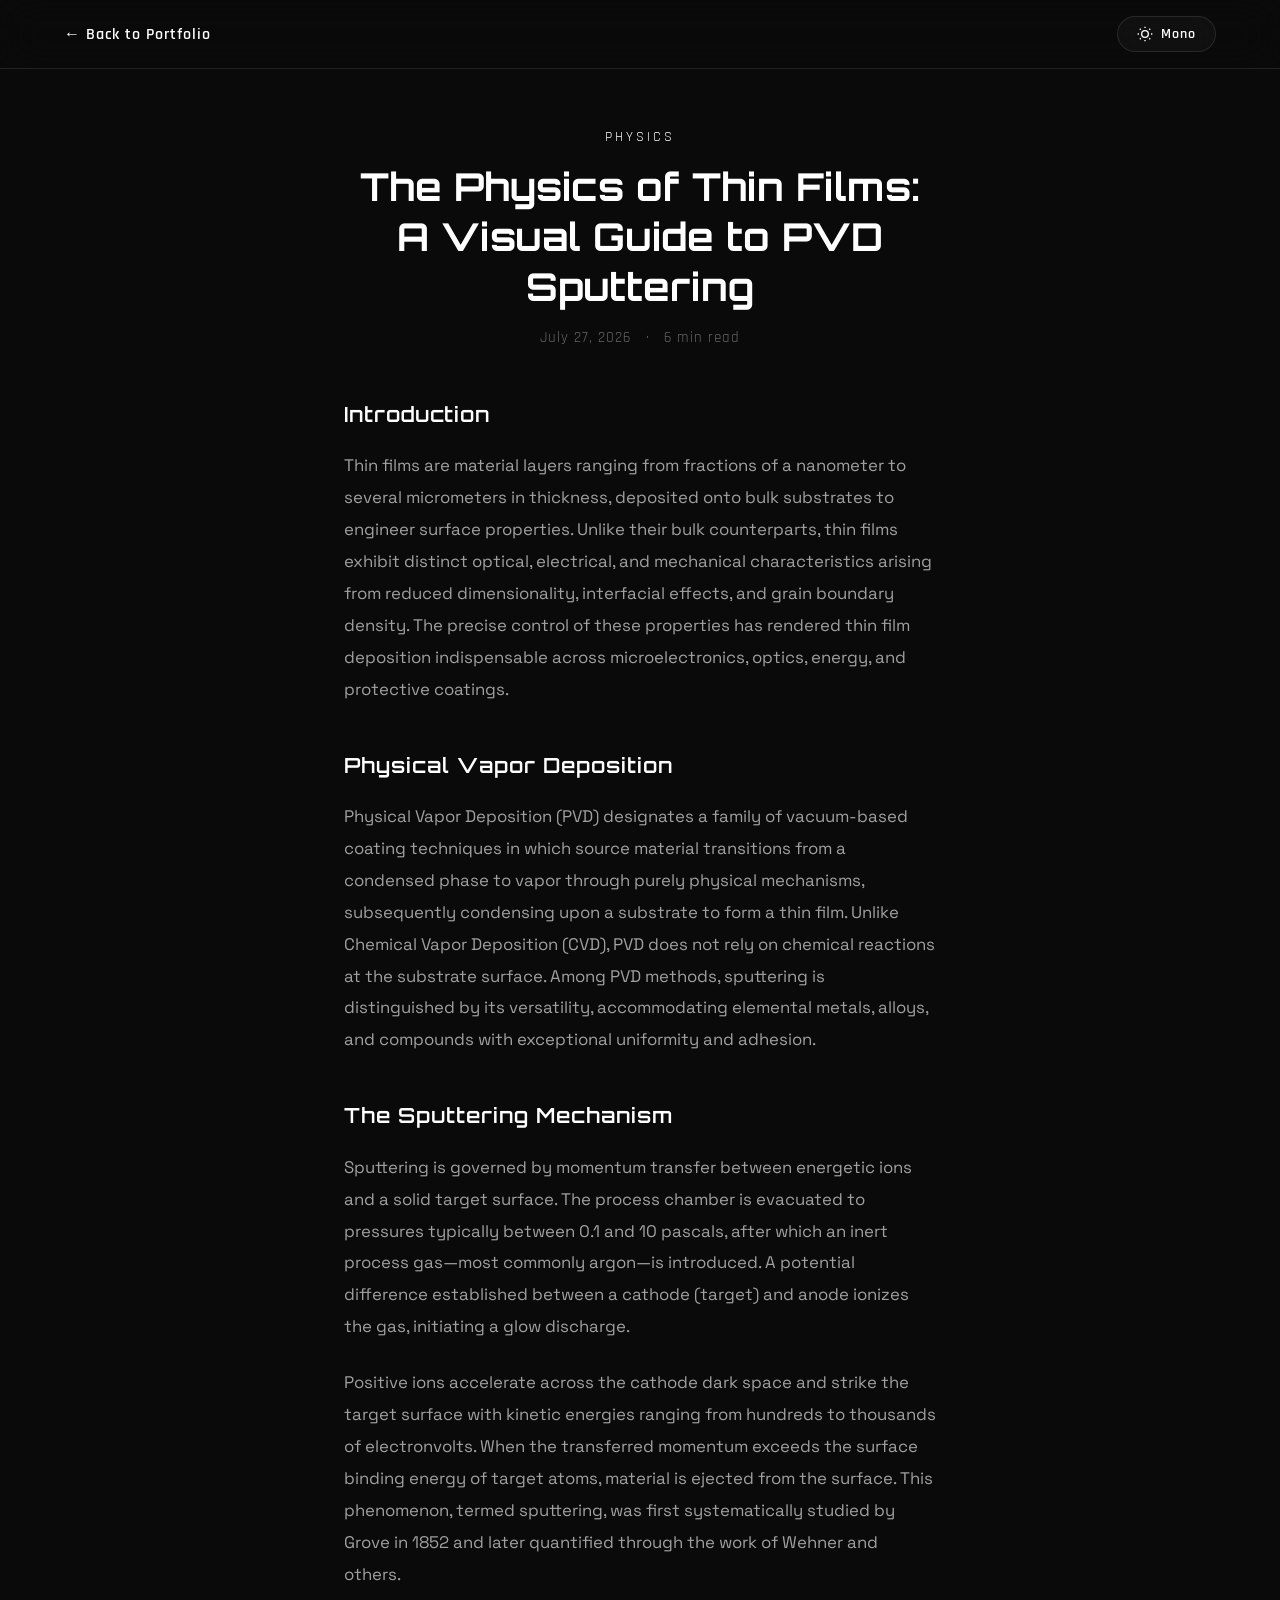
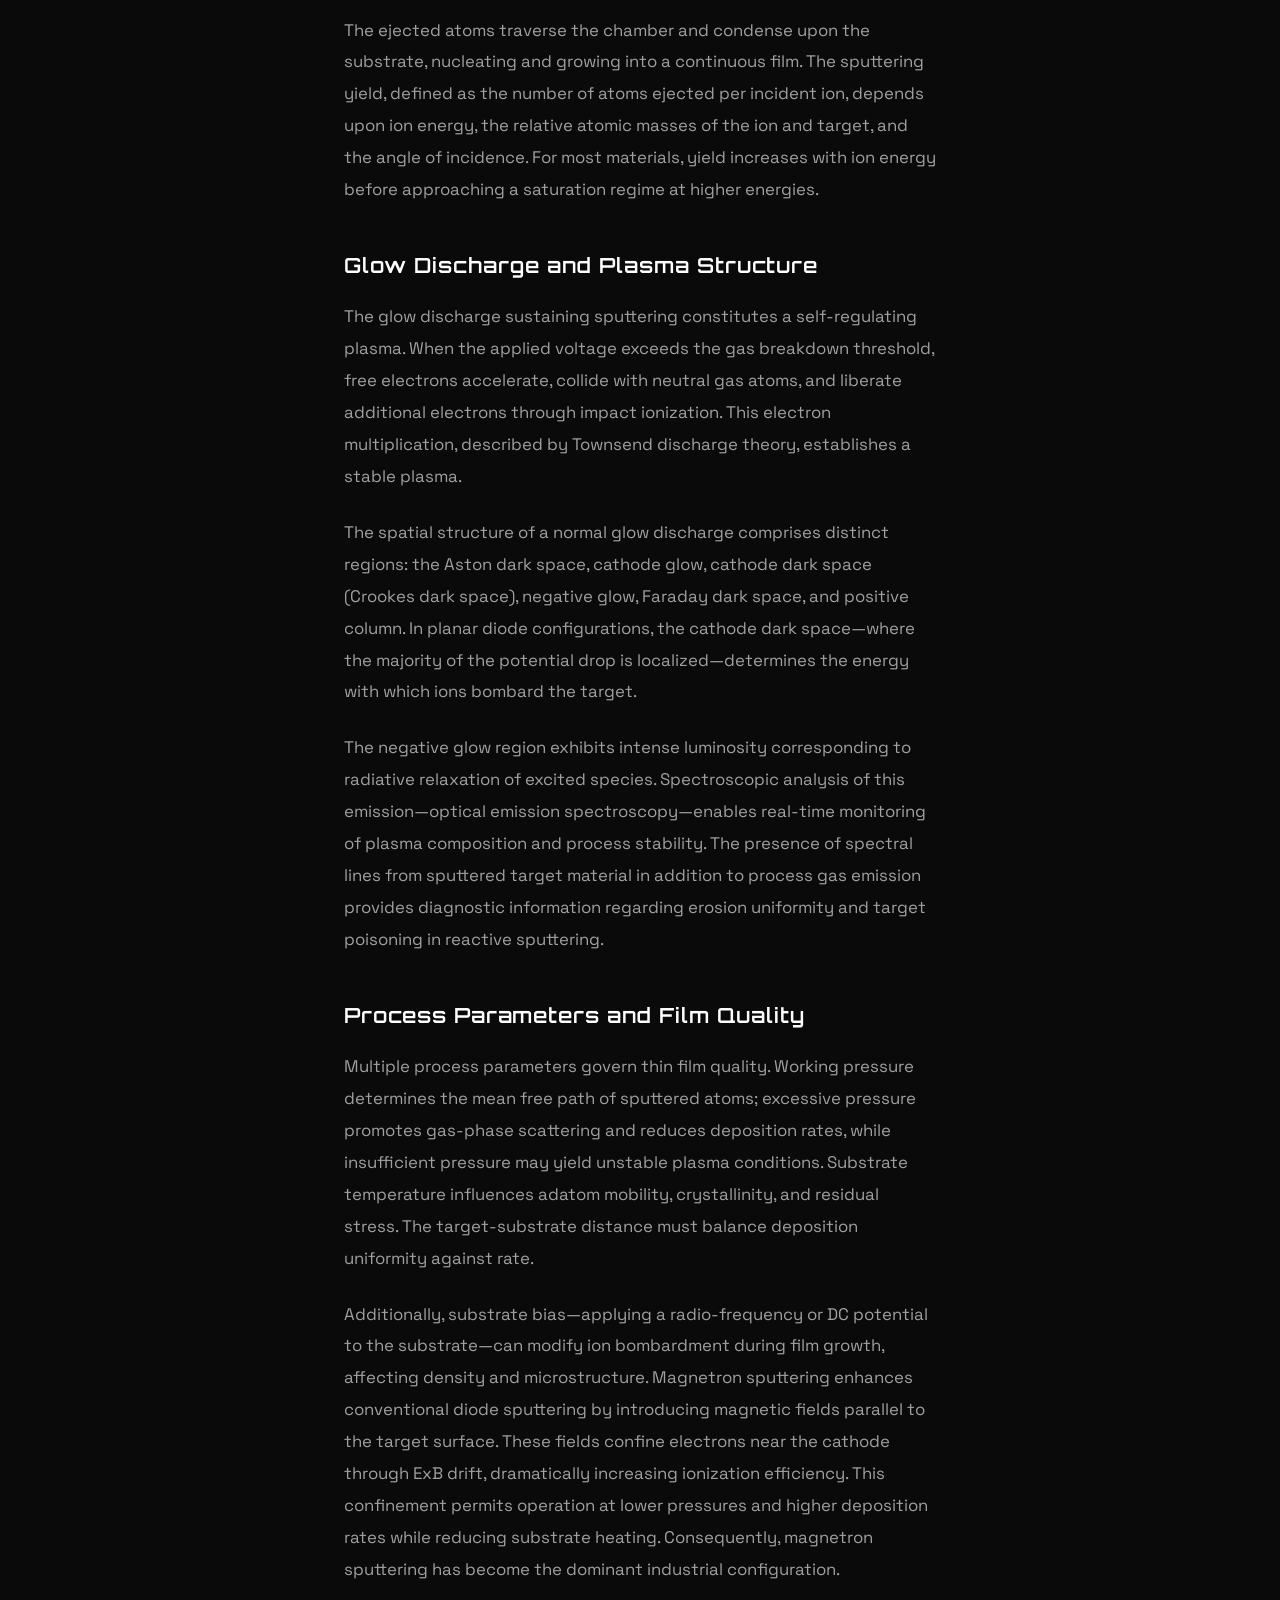
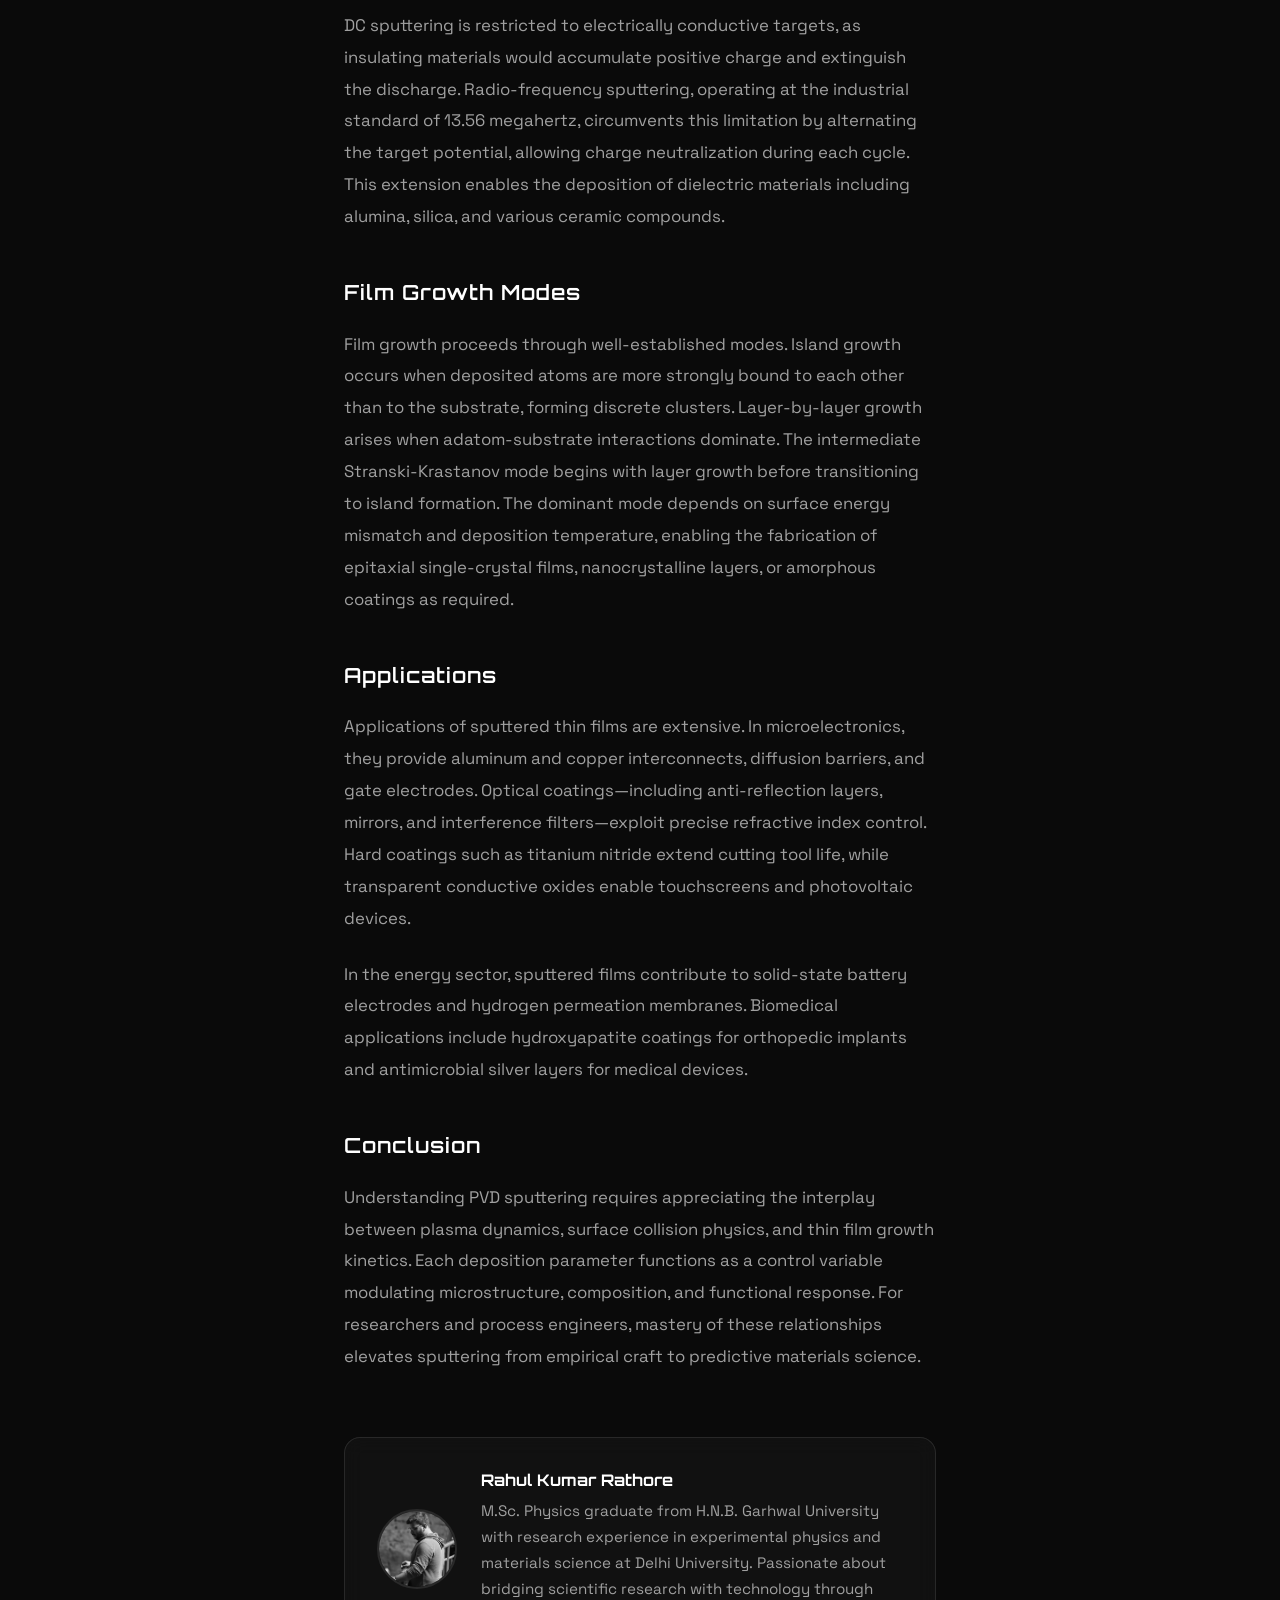
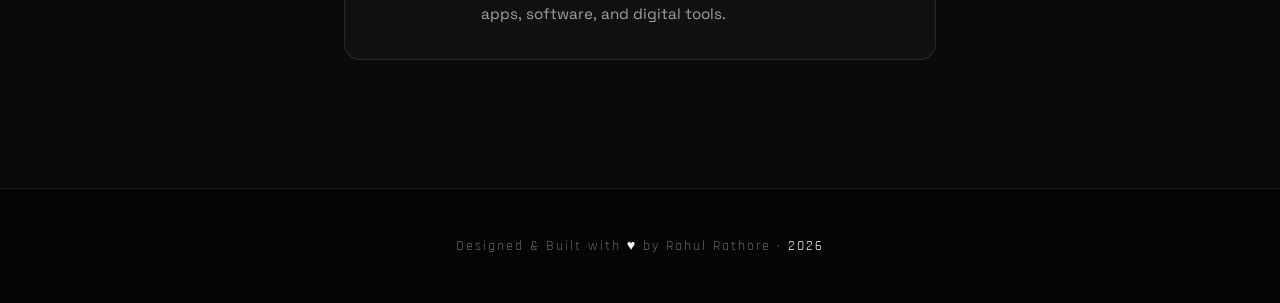
==== commit e5384f5e: "Add 3 self-hosted blog articles + update index links" ====
--- a/blog/physics-thin-films-pvd-sputtering.html
+++ b/blog/physics-thin-films-pvd-sputtering.html
@@ -17,6 +17,7 @@
     <link rel="preconnect" href="https://fonts.gstatic.com" crossorigin>
     <link href="https://fonts.googleapis.com/css2?family=Orbitron:wght@400;500;600;700;800;900&family=Rajdhani:wght@300;400;500;600;700&family=Space+Grotesk:wght@300;400;500;600;700&display=swap" rel="stylesheet">
     <link rel="stylesheet" href="../css/style.css">
+<base target="_blank">
 </head>
 <body>
     <nav class="blog-nav">
@@ -42,29 +43,36 @@
         </header>
 
         <div class="article-content">
-            <p>Thin films are material layers ranging from fractions of a nanometer to several micrometers in thickness, deposited onto bulk substrates to engineer surface properties. Unlike their bulk counterparts, thin films exhibit distinct optical, electrical, and mechanical characteristics arising from reduced dimensionality, interfacial effects, and grain boundary density. The precise control of these properties has rendered thin film deposition indispensable across microelectronics, optics, energy, and protective coatings.
+            <h2>Introduction</h2>
+            <p>Thin films are material layers ranging from fractions of a nanometer to several micrometers in thickness, deposited onto bulk substrates to engineer surface properties. Unlike their bulk counterparts, thin films exhibit distinct optical, electrical, and mechanical characteristics arising from reduced dimensionality, interfacial effects, and grain boundary density. The precise control of these properties has rendered thin film deposition indispensable across microelectronics, optics, energy, and protective coatings.</p>
 
-Physical Vapor Deposition (PVD) designates a family of vacuum-based coating techniques in which source material transitions from a condensed phase to vapor through purely physical mechanisms, subsequently condensing upon a substrate to form a thin film. Unlike Chemical Vapor Deposition (CVD), PVD does not rely on chemical reactions at the substrate surface. Among PVD methods, sputtering is distinguished by its versatility, accommodating elemental metals, alloys, and compounds with exceptional uniformity and adhesion.
+            <h2>Physical Vapor Deposition</h2>
+            <p>Physical Vapor Deposition (PVD) designates a family of vacuum-based coating techniques in which source material transitions from a condensed phase to vapor through purely physical mechanisms, subsequently condensing upon a substrate to form a thin film. Unlike Chemical Vapor Deposition (CVD), PVD does not rely on chemical reactions at the substrate surface. Among PVD methods, sputtering is distinguished by its versatility, accommodating elemental metals, alloys, and compounds with exceptional uniformity and adhesion.</p>
 
-Sputtering is governed by momentum transfer between energetic ions and a solid target surface. The process chamber is evacuated to pressures typically between 0.1 and 10 pascals, after which an inert process gas—most commonly argon—is introduced. A potential difference established between a cathode (target) and anode ionizes the gas, initiating a glow discharge. Positive ions accelerate across the cathode dark space and strike the target surface with kinetic energies ranging from hundreds to thousands of electronvolts. When the transferred momentum exceeds the surface binding energy of target atoms, material is ejected from the surface. This phenomenon, termed sputtering, was first systematically studied by Grove in 1852 and later quantified through the work of Wehner and others.
+            <h2>The Sputtering Mechanism</h2>
+            <p>Sputtering is governed by momentum transfer between energetic ions and a solid target surface. The process chamber is evacuated to pressures typically between 0.1 and 10 pascals, after which an inert process gas—most commonly argon—is introduced. A potential difference established between a cathode (target) and anode ionizes the gas, initiating a glow discharge.</p>
+            <p>Positive ions accelerate across the cathode dark space and strike the target surface with kinetic energies ranging from hundreds to thousands of electronvolts. When the transferred momentum exceeds the surface binding energy of target atoms, material is ejected from the surface. This phenomenon, termed sputtering, was first systematically studied by Grove in 1852 and later quantified through the work of Wehner and others.</p>
+            <p>The ejected atoms traverse the chamber and condense upon the substrate, nucleating and growing into a continuous film. The sputtering yield, defined as the number of atoms ejected per incident ion, depends upon ion energy, the relative atomic masses of the ion and target, and the angle of incidence. For most materials, yield increases with ion energy before approaching a saturation regime at higher energies.</p>
 
-The ejected atoms traverse the chamber and condense upon the substrate, nucleating and growing into a continuous film. The sputtering yield, defined as the number of atoms ejected per incident ion, depends upon ion energy, the relative atomic masses of the ion and target, and the angle of incidence. For most materials, yield increases with ion energy before approaching a saturation regime at higher energies.
+            <h2>Glow Discharge and Plasma Structure</h2>
+            <p>The glow discharge sustaining sputtering constitutes a self-regulating plasma. When the applied voltage exceeds the gas breakdown threshold, free electrons accelerate, collide with neutral gas atoms, and liberate additional electrons through impact ionization. This electron multiplication, described by Townsend discharge theory, establishes a stable plasma.</p>
+            <p>The spatial structure of a normal glow discharge comprises distinct regions: the Aston dark space, cathode glow, cathode dark space (Crookes dark space), negative glow, Faraday dark space, and positive column. In planar diode configurations, the cathode dark space—where the majority of the potential drop is localized—determines the energy with which ions bombard the target.</p>
+            <p>The negative glow region exhibits intense luminosity corresponding to radiative relaxation of excited species. Spectroscopic analysis of this emission—optical emission spectroscopy—enables real-time monitoring of plasma composition and process stability. The presence of spectral lines from sputtered target material in addition to process gas emission provides diagnostic information regarding erosion uniformity and target poisoning in reactive sputtering.</p>
 
-The glow discharge sustaining sputtering constitutes a self-regulating plasma. When the applied voltage exceeds the gas breakdown threshold, free electrons accelerate, collide with neutral gas atoms, and liberate additional electrons through impact ionization. This electron multiplication, described by Townsend discharge theory, establishes a stable plasma. The spatial structure of a normal glow discharge comprises distinct regions: the Aston dark space, cathode glow, cathode dark space (Crookes dark space), negative glow, Faraday dark space, and positive column. In planar diode configurations, the cathode dark space—where the majority of the potential drop is localized—determines the energy with which ions bombard the target.
+            <h2>Process Parameters and Film Quality</h2>
+            <p>Multiple process parameters govern thin film quality. Working pressure determines the mean free path of sputtered atoms; excessive pressure promotes gas-phase scattering and reduces deposition rates, while insufficient pressure may yield unstable plasma conditions. Substrate temperature influences adatom mobility, crystallinity, and residual stress. The target-substrate distance must balance deposition uniformity against rate.</p>
+            <p>Additionally, substrate bias—applying a radio-frequency or DC potential to the substrate—can modify ion bombardment during film growth, affecting density and microstructure. Magnetron sputtering enhances conventional diode sputtering by introducing magnetic fields parallel to the target surface. These fields confine electrons near the cathode through ExB drift, dramatically increasing ionization efficiency. This confinement permits operation at lower pressures and higher deposition rates while reducing substrate heating. Consequently, magnetron sputtering has become the dominant industrial configuration.</p>
+            <p>DC sputtering is restricted to electrically conductive targets, as insulating materials would accumulate positive charge and extinguish the discharge. Radio-frequency sputtering, operating at the industrial standard of 13.56 megahertz, circumvents this limitation by alternating the target potential, allowing charge neutralization during each cycle. This extension enables the deposition of dielectric materials including alumina, silica, and various ceramic compounds.</p>
 
-The negative glow region exhibits intense luminosity corresponding to radiative relaxation of excited species. Spectroscopic analysis of this emission—optical emission spectroscopy—enables real-time monitoring of plasma composition and process stability. The presence of spectral lines from sputtered target material in addition to process gas emission provides diagnostic information regarding erosion uniformity and target poisoning in reactive sputtering.
+            <h2>Film Growth Modes</h2>
+            <p>Film growth proceeds through well-established modes. Island growth occurs when deposited atoms are more strongly bound to each other than to the substrate, forming discrete clusters. Layer-by-layer growth arises when adatom-substrate interactions dominate. The intermediate Stranski-Krastanov mode begins with layer growth before transitioning to island formation. The dominant mode depends on surface energy mismatch and deposition temperature, enabling the fabrication of epitaxial single-crystal films, nanocrystalline layers, or amorphous coatings as required.</p>
 
-Multiple process parameters govern thin film quality. Working pressure determines the mean free path of sputtered atoms; excessive pressure promotes gas-phase scattering and reduces deposition rates, while insufficient pressure may yield unstable plasma conditions. Substrate temperature influences adatom mobility, crystallinity, and residual stress. The target-substrate distance must balance deposition uniformity against rate. Additionally, substrate bias—applying a radio-frequency or DC potential to the substrate—can modify ion bombardment during film growth, affecting density and microstructure.
+            <h2>Applications</h2>
+            <p>Applications of sputtered thin films are extensive. In microelectronics, they provide aluminum and copper interconnects, diffusion barriers, and gate electrodes. Optical coatings—including anti-reflection layers, mirrors, and interference filters—exploit precise refractive index control. Hard coatings such as titanium nitride extend cutting tool life, while transparent conductive oxides enable touchscreens and photovoltaic devices.</p>
+            <p>In the energy sector, sputtered films contribute to solid-state battery electrodes and hydrogen permeation membranes. Biomedical applications include hydroxyapatite coatings for orthopedic implants and antimicrobial silver layers for medical devices.</p>
 
-Magnetron sputtering enhances conventional diode sputtering by introducing magnetic fields parallel to the target surface. These fields confine electrons near the cathode through ExB drift, dramatically increasing ionization efficiency. This confinement permits operation at lower pressures and higher deposition rates while reducing substrate heating. Consequently, magnetron sputtering has become the dominant industrial configuration.
-
-DC sputtering is restricted to electrically conductive targets, as insulating materials would accumulate positive charge and extinguish the discharge. Radio-frequency sputtering, operating at the industrial standard of 13.56 megahertz, circumvents this limitation by alternating the target potential, allowing charge neutralization during each cycle. This extension enables the deposition of dielectric materials including alumina, silica, and various ceramic compounds.
-
-Film growth proceeds through well-established modes. Island growth occurs when deposited atoms are more strongly bound to each other than to the substrate, forming discrete clusters. Layer-by-layer growth arises when adatom-substrate interactions dominate. The intermediate Stranski-Krastanov mode begins with layer growth before transitioning to island formation. The dominant mode depends on surface energy mismatch and deposition temperature, enabling the fabrication of epitaxial single-crystal films, nanocrystalline layers, or amorphous coatings as required.
-
-Applications of sputtered thin films are extensive. In microelectronics, they provide aluminum and copper interconnects, diffusion barriers, and gate electrodes. Optical coatings—including anti-reflection layers, mirrors, and interference filters—exploit precise refractive index control. Hard coatings such as titanium nitride extend cutting tool life, while transparent conductive oxides enable touchscreens and photovoltaic devices. In the energy sector, sputtered films contribute to solid-state battery electrodes and hydrogen permeation membranes. Biomedical applications include hydroxyapatite coatings for orthopedic implants and antimicrobial silver layers for medical devices.
-
-Understanding PVD sputtering requires appreciating the interplay between plasma dynamics, surface collision physics, and thin film growth kinetics. Each deposition parameter functions as a control variable modulating microstructure, composition, and functional response. For researchers and process engineers, mastery of these relationships elevates sputtering from empirical craft to predictive materials science.</p>
+            <h2>Conclusion</h2>
+            <p>Understanding PVD sputtering requires appreciating the interplay between plasma dynamics, surface collision physics, and thin film growth kinetics. Each deposition parameter functions as a control variable modulating microstructure, composition, and functional response. For researchers and process engineers, mastery of these relationships elevates sputtering from empirical craft to predictive materials science.</p>
         </div>
 
         <div class="author-bio">
